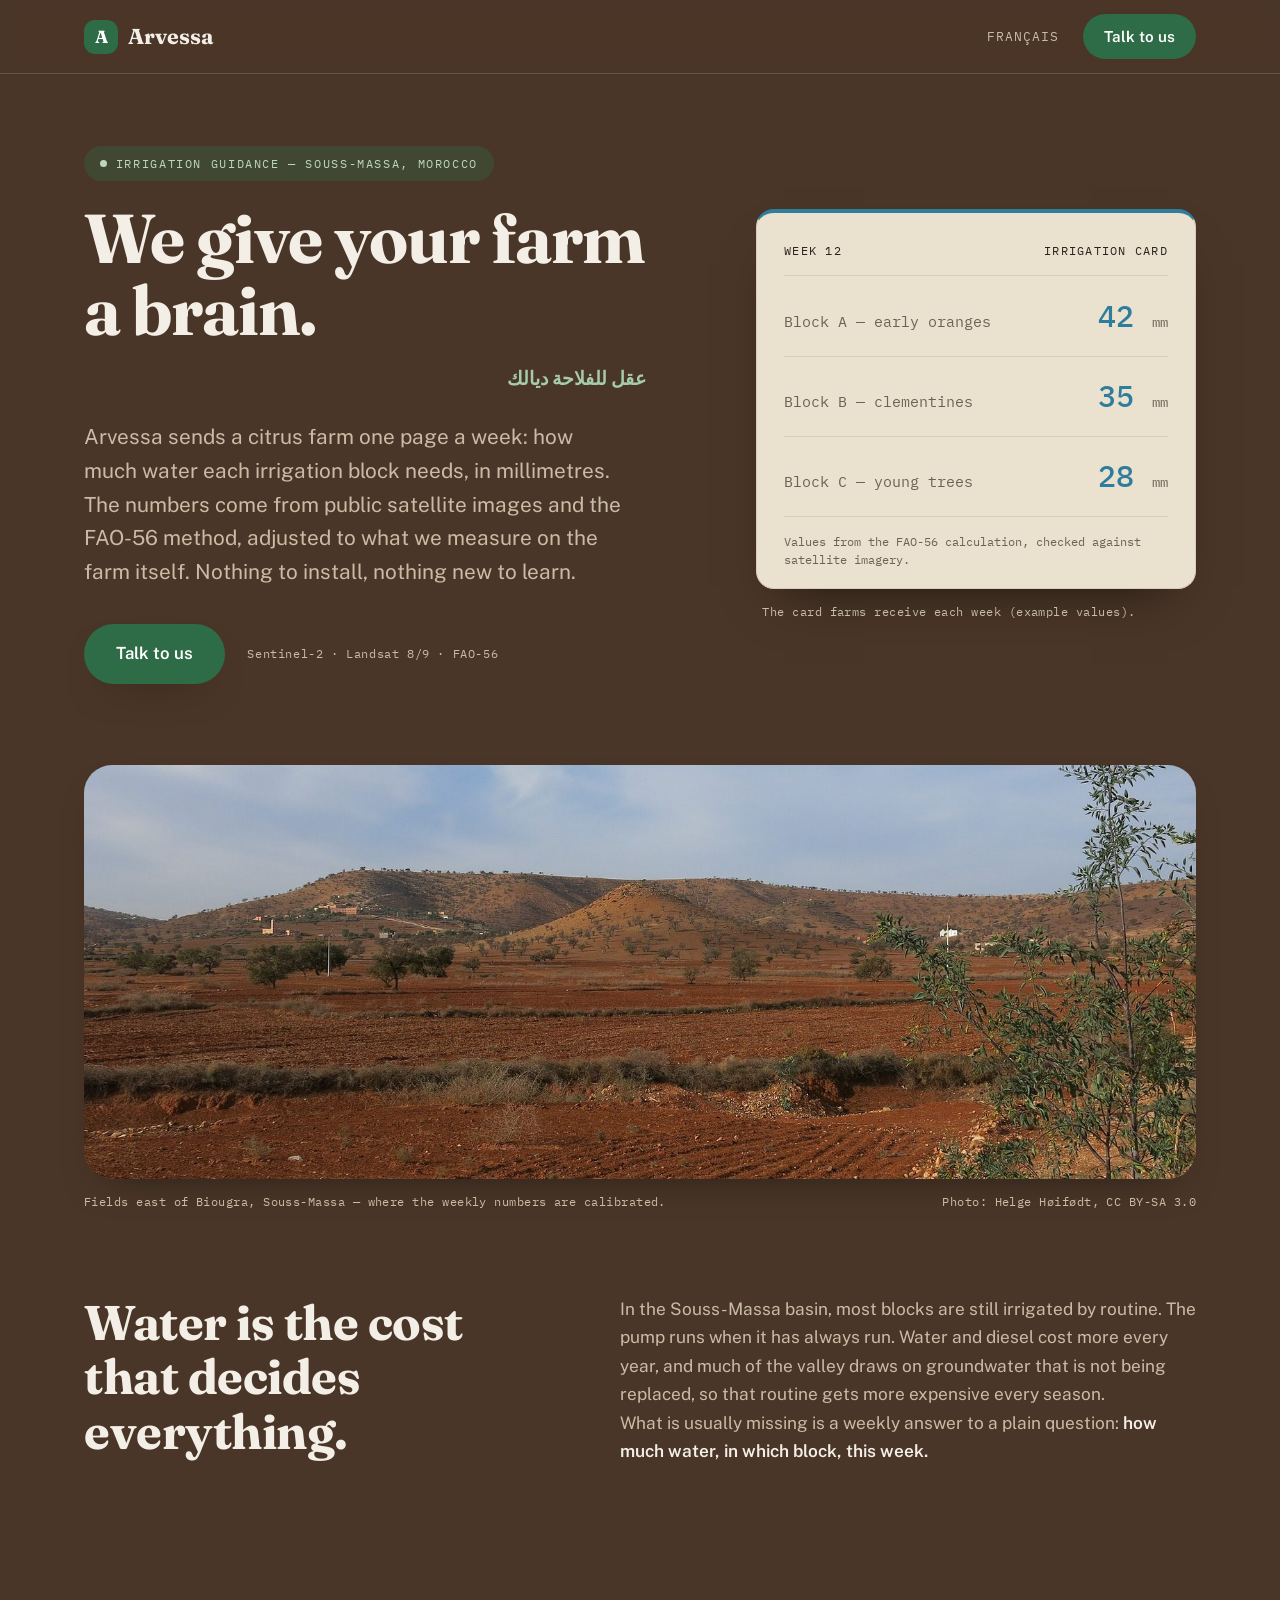
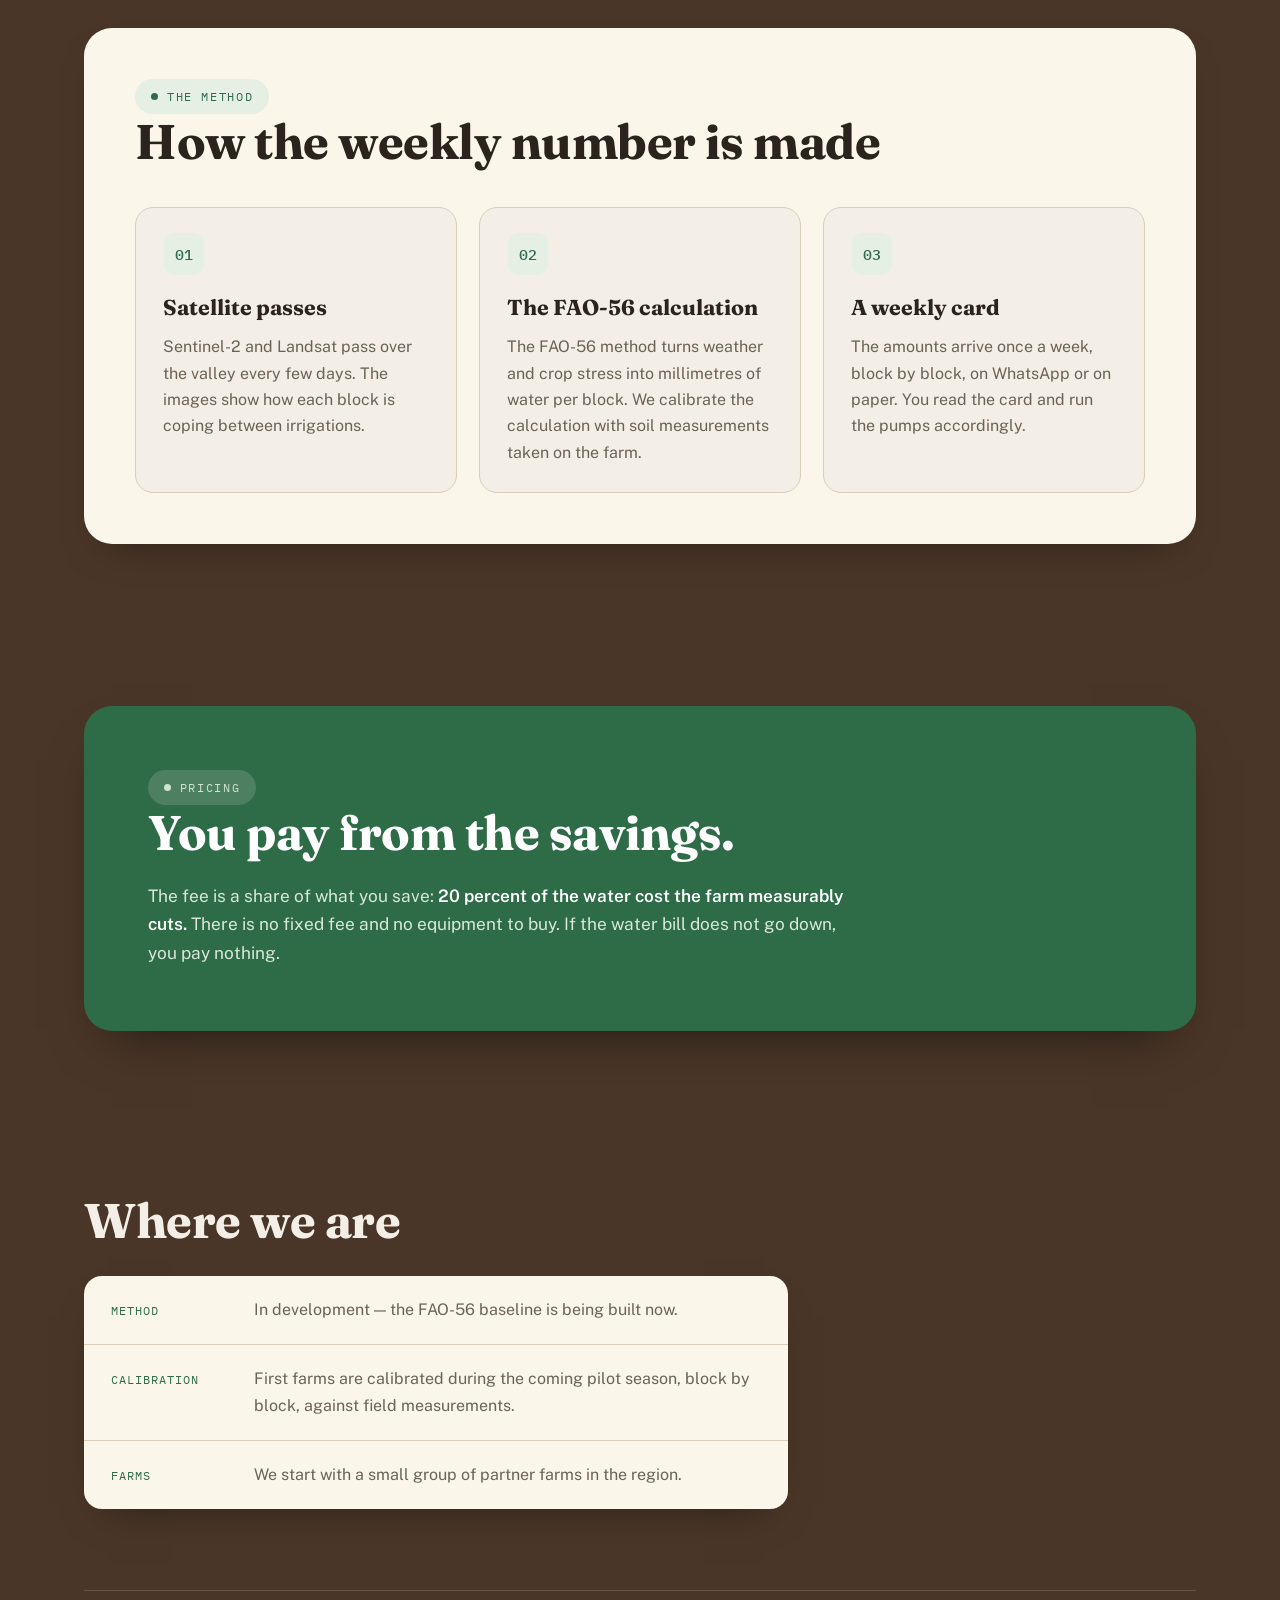
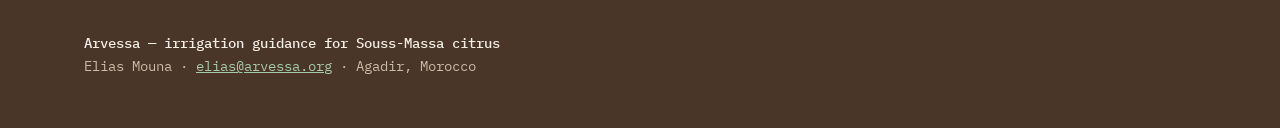
==== index.html @ 7ed2afab "Arvessa site: weekly irrigation guidance (EN + FR)" ====
<!DOCTYPE html>
<html lang="en">
<head>
<meta charset="UTF-8">
<meta name="viewport" content="width=device-width, initial-scale=1.0">
<title>Arvessa — weekly irrigation guidance for citrus farms</title>
<meta name="description" content="Arvessa sends citrus farms in Souss-Massa one page a week: how much water each irrigation block needs, in millimetres. Public satellite imagery and FAO-56, calibrated on the farm. Paid from measured savings.">
<meta property="og:title" content="Arvessa — weekly irrigation guidance">
<meta property="og:description" content="One page a week for citrus farms in Souss-Massa: millimetres of water per irrigation block, from satellite imagery and FAO-56, calibrated on the farm. Paid from measured savings.">
<meta property="og:type" content="website">
<meta property="og:url" content="https://arvessa.org/">
<link rel="icon" href='data:image/svg+xml,<svg xmlns="http://www.w3.org/2000/svg" viewBox="0 0 16 16"><rect width="16" height="16" rx="5" fill="%232E6B47"/><text x="8" y="12" font-family="Georgia, serif" font-size="10" font-weight="700" fill="white" text-anchor="middle">A</text></svg>'>
<link rel="preconnect" href="https://fonts.googleapis.com">
<link rel="preconnect" href="https://fonts.gstatic.com" crossorigin>
<link href="https://fonts.googleapis.com/css2?family=Fraunces:opsz,wght@9..144,600;9..144,700&family=Public+Sans:wght@400;500;600&family=IBM+Plex+Mono:wght@400;500&display=swap" rel="stylesheet">
<link rel="stylesheet" href="css/style.css">
</head>
<body>

<header class="site-header">
  <div class="wrap header-inner">
    <a class="brand" href="index.html">
      <span class="mark">A</span>
      <span class="name">Arvessa</span>
    </a>
    <nav class="site-nav">
      <a class="lang" href="fr.html">Français</a>
      <a class="nav-cta" href="mailto:elias@arvessa.org?subject=Irrigation%20pilot">Talk to us</a>
    </nav>
  </div>
</header>

<div class="wrap">
  <section class="hero">
    <div class="hero-grid">
      <div class="reveal">
        <span class="eyebrow">Irrigation guidance — Souss-Massa, Morocco</span>
        <h1>We give your farm a brain.</h1>
        <p class="tag-ar" lang="ar">عقل للفلاحة ديالك</p>
        <p class="lede">Arvessa sends a citrus farm one page a week: how much water each irrigation block needs, in millimetres. The numbers come from public satellite images and the FAO-56 method, adjusted to what we measure on the farm itself. Nothing to install, nothing new to learn.</p>
        <div class="cta-row">
          <a class="cta" href="mailto:elias@arvessa.org?subject=Irrigation%20pilot">Talk to us</a>
          <span class="science">Sentinel-2 · Landsat 8/9 · FAO-56</span>
        </div>
      </div>

      <div class="card-col reveal">
        <div class="week-card" role="img" aria-label="Weekly irrigation card: block A 42 millimetres, block B 35, block C 28">
          <div class="ct"><span>Week 12</span><span>Irrigation card</span></div>
          <div class="row"><span class="blk">Block A — early oranges</span><span class="amt">42 <small>mm</small></span></div>
          <div class="row"><span class="blk">Block B — clementines</span><span class="amt">35 <small>mm</small></span></div>
          <div class="row"><span class="blk">Block C — young trees</span><span class="amt">28 <small>mm</small></span></div>
          <p class="note">Values from the FAO-56 calculation, checked against satellite imagery.</p>
        </div>
        <p class="fig-cap">The card farms receive each week (example values).</p>
      </div>
    </div>
  </section>

  <section class="photo-banner reveal">
    <img src="assets/souss-field.jpg" alt="Ploughed fields east of Biougra, Souss-Massa">
    <p class="photo-cap">
      <span>Fields east of Biougra, Souss-Massa — where the weekly numbers are calibrated.</span>
      <span>Photo: Helge Høifødt, CC BY-SA 3.0</span>
    </p>
  </section>

  <section class="block">
    <div class="problem-grid">
      <h2 class="reveal">Water is the cost that decides everything.</h2>
      <div class="reveal">
        <p class="prose">In the Souss-Massa basin, most blocks are still irrigated by routine. The pump runs when it has always run. Water and diesel cost more every year, and much of the valley draws on groundwater that is not being replaced, so that routine gets more expensive every season.</p>
        <p class="prose">What is usually missing is a weekly answer to a plain question: <strong>how much water, in which block, this week.</strong></p>
      </div>
    </div>
  </section>

  <section class="block">
    <div class="sheet reveal">
      <span class="eyebrow">The method</span>
      <h2>How the weekly number is made</h2>
      <div class="steps">
        <div class="step reveal">
          <span class="num">01</span>
          <h3>Satellite passes</h3>
          <p>Sentinel-2 and Landsat pass over the valley every few days. The images show how each block is coping between irrigations.</p>
        </div>
        <div class="step reveal">
          <span class="num">02</span>
          <h3>The FAO-56 calculation</h3>
          <p>The FAO-56 method turns weather and crop stress into millimetres of water per block. We calibrate the calculation with soil measurements taken on the farm.</p>
        </div>
        <div class="step reveal">
          <span class="num">03</span>
          <h3>A weekly card</h3>
          <p>The amounts arrive once a week, block by block, on WhatsApp or on paper. You read the card and run the pumps accordingly.</p>
        </div>
      </div>
    </div>
  </section>

  <section class="block">
    <div class="panel reveal">
      <span class="eyebrow">Pricing</span>
      <h2>You pay from the savings.</h2>
      <p class="prose">The fee is a share of what you save: <strong>20 percent of the water cost the farm measurably cuts.</strong> There is no fixed fee and no equipment to buy. If the water bill does not go down, you pay nothing.</p>
    </div>
  </section>

  <section class="block">
    <h2 class="reveal">Where we are</h2>
    <div class="status-card reveal">
      <div class="srow"><span class="st">Method</span><p>In development — the FAO-56 baseline is being built now.</p></div>
      <div class="srow"><span class="st">Calibration</span><p>First farms are calibrated during the coming pilot season, block by block, against field measurements.</p></div>
      <div class="srow"><span class="st">Farms</span><p>We start with a small group of partner farms in the region.</p></div>
    </div>
  </section>

  <footer>
    <p class="who">Arvessa — irrigation guidance for Souss-Massa citrus</p>
    <p>Elias Mouna · <a href="mailto:elias@arvessa.org">elias@arvessa.org</a> · Agadir, Morocco</p>
  </footer>
</div>

<script src="js/reveal.js"></script>
</body>
</html>
---- css/style.css ----
/* Arvessa — brown soil background, bone cards, deep green accents. Desktop-first with mobile care. */

:root{
  --soil:#4A3628;
  --bone:#F3EFE6;
  --white:#FBF6EA;
  --ink:#2B241D;
  --muted:#6C6255;
  --muted-l:#C9BCA5;
  --green-900:#1C4A32;
  --green-700:#2E6B47;
  --green-600:#35804F;
  --green-tint:#E5EFE3;
  --green-soft:#A6CBA9;
  --sand:#EAE1CE;
  --line:#D9CDB9;
  --line-dark:rgba(243,239,230,.16);
  --water:#2E7D9C;
  --radius-lg:28px;
  --radius-md:18px;
  --serif:"Fraunces",Georgia,serif;
  --sans:"Public Sans","Segoe UI",sans-serif;
  --mono:"IBM Plex Mono",Consolas,monospace;
  --shadow-soft:0 18px 40px -24px rgba(0,0,0,.55);
  --shadow-lift:0 26px 52px -28px rgba(0,0,0,.62);
}

*{margin:0;padding:0;box-sizing:border-box}
html{color-scheme:dark;scroll-behavior:smooth}
body{background:var(--soil);color:var(--bone);font-family:var(--sans);font-size:1.0625rem;line-height:1.65;-webkit-font-smoothing:antialiased}
.wrap{max-width:1200px;margin:0 auto;padding-inline:clamp(1.25rem,4vw,2.75rem)}
a:focus-visible{outline:3px solid var(--green-soft);outline-offset:3px;border-radius:6px}

/* ---------- header ---------- */
.site-header{position:sticky;top:0;z-index:30;background:rgba(74,54,40,.92);backdrop-filter:blur(8px);border-bottom:1px solid var(--line-dark)}
.header-inner{display:flex;justify-content:space-between;align-items:center;padding-block:.9rem}
.brand{display:flex;align-items:center;gap:.6rem;text-decoration:none}
.brand .mark{width:34px;height:34px;border-radius:11px;background:var(--green-700);display:grid;place-items:center;color:#fff;font-family:var(--serif);font-weight:700;font-size:1.1rem}
.brand .name{font-family:var(--serif);font-weight:700;font-size:1.35rem;color:var(--bone)}
.site-nav{display:flex;align-items:center;gap:1.5rem}
.site-nav a.lang{font-family:var(--mono);font-size:.8rem;letter-spacing:.08em;text-transform:uppercase;color:var(--muted-l);text-decoration:none}
.site-nav a.lang:hover{color:var(--green-soft)}
.nav-cta{font-weight:600;font-size:.95rem;color:#fff;background:var(--green-700);text-decoration:none;padding:.6rem 1.3rem;border-radius:999px;transition:background .2s ease,transform .2s ease}
.nav-cta:hover{background:var(--green-600);transform:translateY(-1px)}

/* ---------- hero ---------- */
.hero{padding-block:clamp(3.2rem,8vh,6rem) clamp(2.5rem,6vh,4rem)}
.hero-grid{display:grid;grid-template-columns:1fr;gap:clamp(2.5rem,6vw,4.5rem);align-items:center}
.eyebrow{display:inline-flex;align-items:center;gap:.55rem;font-family:var(--mono);font-size:.78rem;text-transform:uppercase;letter-spacing:.13em;color:#BCD6C0;background:rgba(46,107,71,.32);padding:.45rem 1rem;border-radius:999px}
.eyebrow::before{content:"";width:7px;height:7px;border-radius:50%;background:#BCD6C0}
h1{font-family:var(--serif);font-weight:700;font-size:clamp(2.7rem,5.4vw,4.9rem);line-height:1.04;letter-spacing:-.015em;margin-top:1.4rem;max-width:12ch;color:var(--bone)}
.tag-ar{direction:rtl;font-size:1.2rem;font-weight:600;color:var(--green-soft);margin-top:1rem}
.lede{font-size:clamp(1.12rem,1.9vw,1.3rem);line-height:1.62;color:var(--muted-l);max-width:34rem;margin-top:1.6rem}
.cta-row{display:flex;flex-wrap:wrap;align-items:center;gap:1.4rem;margin-top:2.2rem}
.cta{display:inline-block;padding:1rem 2rem;background:var(--green-700);color:#fff;font-weight:600;font-size:1.05rem;text-decoration:none;border-radius:999px;box-shadow:var(--shadow-soft);transition:background .2s ease,transform .2s ease,box-shadow .2s ease}
.cta:hover{background:var(--green-600);transform:translateY(-2px);box-shadow:var(--shadow-lift)}
.science{font-family:var(--mono);font-size:.75rem;letter-spacing:.05em;color:var(--muted-l)}

/* ---------- the weekly card (shown once) ---------- */
.card-col{display:flex;flex-direction:column;gap:.8rem;max-width:440px;width:100%;justify-self:end}
.week-card{background:var(--sand);border:1px solid var(--line);border-top:4px solid var(--water);border-radius:var(--radius-md);box-shadow:var(--shadow-lift);padding:1.7rem 1.7rem 1.2rem;font-family:var(--mono);transition:transform .25s ease}
.week-card:hover{transform:translateY(-4px)}
.week-card .ct{display:flex;justify-content:space-between;font-size:.78rem;text-transform:uppercase;letter-spacing:.1em;color:var(--ink);padding-bottom:.9rem;border-bottom:1px solid var(--line)}
.week-card .row{display:flex;justify-content:space-between;align-items:baseline;padding-block:.95rem;border-bottom:1px solid var(--line)}
.week-card .blk{font-size:.95rem;color:var(--muted)}
.week-card .amt{font-size:1.85rem;font-weight:500;color:var(--water)}
.week-card .amt small{font-size:.85rem;color:var(--muted);font-weight:400}
.week-card .note{font-size:.72rem;color:var(--muted);padding-top:1rem;line-height:1.55}
.fig-cap{font-family:var(--mono);font-size:.72rem;color:var(--muted-l);letter-spacing:.04em;padding-inline:.4rem}

/* ---------- photo banner ---------- */
.photo-banner{margin-block:clamp(1rem,3vh,2rem) 0}
.photo-banner img{display:block;width:100%;height:clamp(280px,46vh,460px);object-fit:cover;border-radius:var(--radius-lg);box-shadow:var(--shadow-soft)}
.photo-cap{display:flex;justify-content:space-between;gap:1rem;flex-wrap:wrap;font-family:var(--mono);font-size:.72rem;letter-spacing:.04em;color:var(--muted-l);padding-block:.8rem .2rem}

/* ---------- sections ---------- */
section.block{padding-block:clamp(3.4rem,9vh,6.5rem)}
h2{font-family:var(--serif);font-weight:700;font-size:clamp(2rem,3.8vw,3.1rem);line-height:1.12;letter-spacing:-.01em;max-width:22ch;color:var(--bone)}
.prose{max-width:44rem;margin-top:1.4rem;color:var(--muted-l);font-size:1.08rem}
.prose+.prose{margin-top:1rem}
.prose strong{color:var(--bone);font-weight:600}

/* problem: big serif question beside prose on desktop */
.problem-grid{display:grid;grid-template-columns:1fr;gap:2rem;align-items:start}

/* method: warm white rounded sheet on the brown */
.sheet{background:var(--white);border-radius:var(--radius-lg);box-shadow:var(--shadow-soft);padding:clamp(1.8rem,4vw,3.5rem)}
.sheet .eyebrow{color:var(--green-700);background:var(--green-tint)}
.sheet .eyebrow::before{background:var(--green-700)}
.sheet h2{color:var(--ink)}
.steps{display:grid;grid-template-columns:1fr;gap:1.4rem;margin-top:2.4rem}
.step{background:var(--bone);border:1px solid var(--line);border-radius:var(--radius-md);padding:1.6rem 1.7rem;transition:transform .22s ease,box-shadow .22s ease}
.step:hover{transform:translateY(-3px);box-shadow:var(--shadow-soft)}
.step .num{display:inline-grid;place-items:center;width:42px;height:42px;border-radius:13px;background:var(--green-tint);color:var(--green-700);font-family:var(--mono);font-weight:500;font-size:.95rem}
.step h3{font-family:var(--serif);font-weight:700;font-size:1.35rem;margin-top:.9rem;color:var(--ink)}
.step p{color:var(--muted);margin-top:.55rem;font-size:1rem}

/* pricing: deep green rounded panel */
.panel{background:var(--green-700);color:#EAF2EA;border-radius:var(--radius-lg);padding:clamp(2.2rem,5vw,4rem);box-shadow:var(--shadow-lift)}
.panel .eyebrow{background:rgba(255,255,255,.14);color:#CFE3CF}
.panel .eyebrow::before{background:#CFE3CF}
.panel h2{color:#fff}
.panel .prose{color:#D9E8DA}
.panel .prose strong{color:#fff}

/* status: warm white list card */
.status-card{background:var(--white);border-radius:var(--radius-md);box-shadow:var(--shadow-soft);overflow:hidden;margin-top:1.8rem;max-width:44rem}
.status-card .srow{display:flex;gap:1.4rem;padding:1.3rem 1.7rem;align-items:baseline}
.status-card .srow+.srow{border-top:1px solid var(--line)}
.status-card .st{font-family:var(--mono);font-size:.75rem;letter-spacing:.08em;text-transform:uppercase;color:var(--green-700);min-width:120px}
.status-card p{color:var(--muted);font-size:1rem}

/* footer */
footer{border-top:1px solid var(--line-dark);padding-block:2.6rem 3.2rem;font-family:var(--mono);font-size:.85rem;color:var(--muted-l)}
footer .who{color:var(--bone);font-weight:500}
footer a{color:var(--green-soft)}
footer a:hover{color:var(--bone)}

/* ---------- animations ---------- */
.reveal{opacity:0;transform:translateY(26px);transition:opacity .65s ease,transform .65s cubic-bezier(.22,.75,.35,1)}
.reveal.in{opacity:1;transform:none}
.steps .step.reveal:nth-child(2){transition-delay:.08s}
.steps .step.reveal:nth-child(3){transition-delay:.16s}
.hero-grid>*.reveal:nth-child(2){transition-delay:.1s}

/* ---------- responsive ---------- */
@media(min-width:920px){
  .hero-grid{grid-template-columns:1.08fr .92fr}
  .steps{grid-template-columns:repeat(3,1fr)}
  .problem-grid{grid-template-columns:.9fr 1.1fr;gap:4rem}
  .problem-grid .prose{margin-top:0}
}
@media(prefers-reduced-motion:reduce){
  html{scroll-behavior:auto}
  .reveal{opacity:1;transform:none;transition:none}
  .cta,.step,.week-card,.nav-cta{transition:none}
  .cta:hover,.step:hover,.week-card:hover,.nav-cta:hover{transform:none}
}
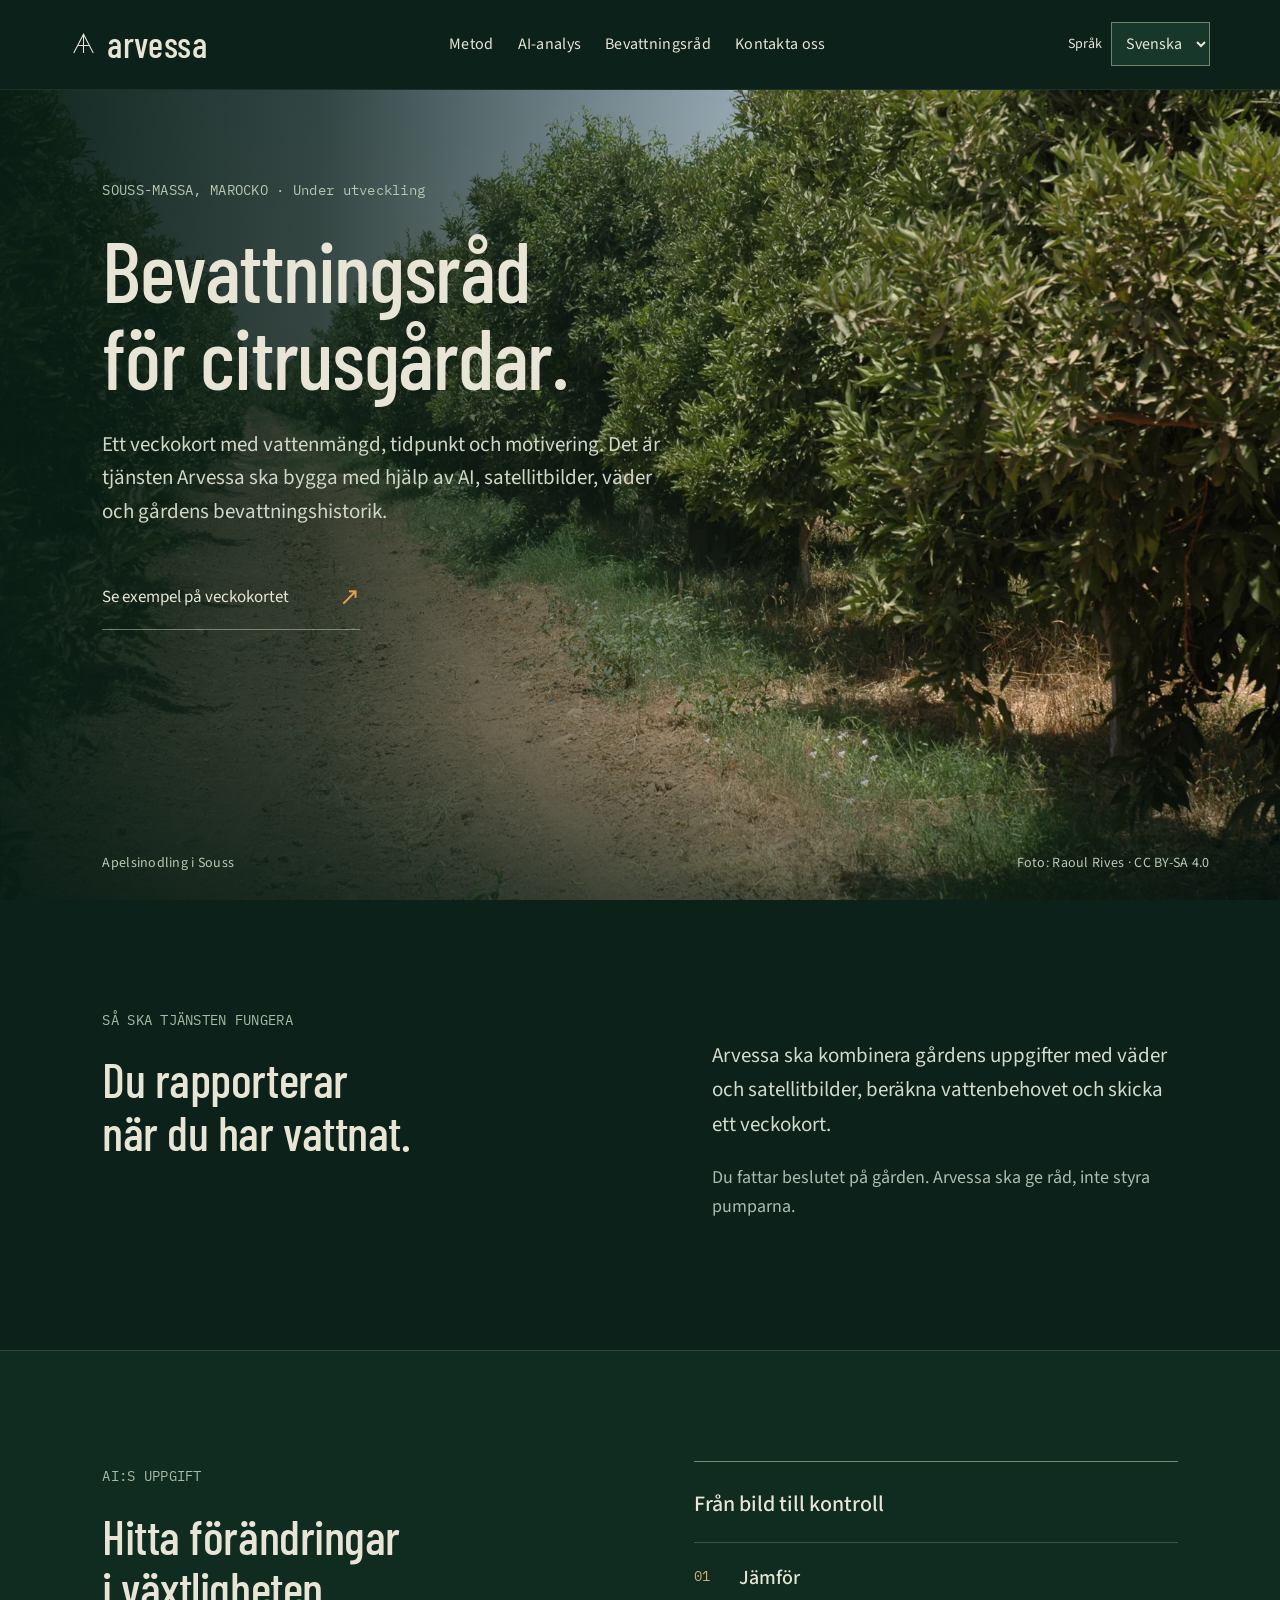
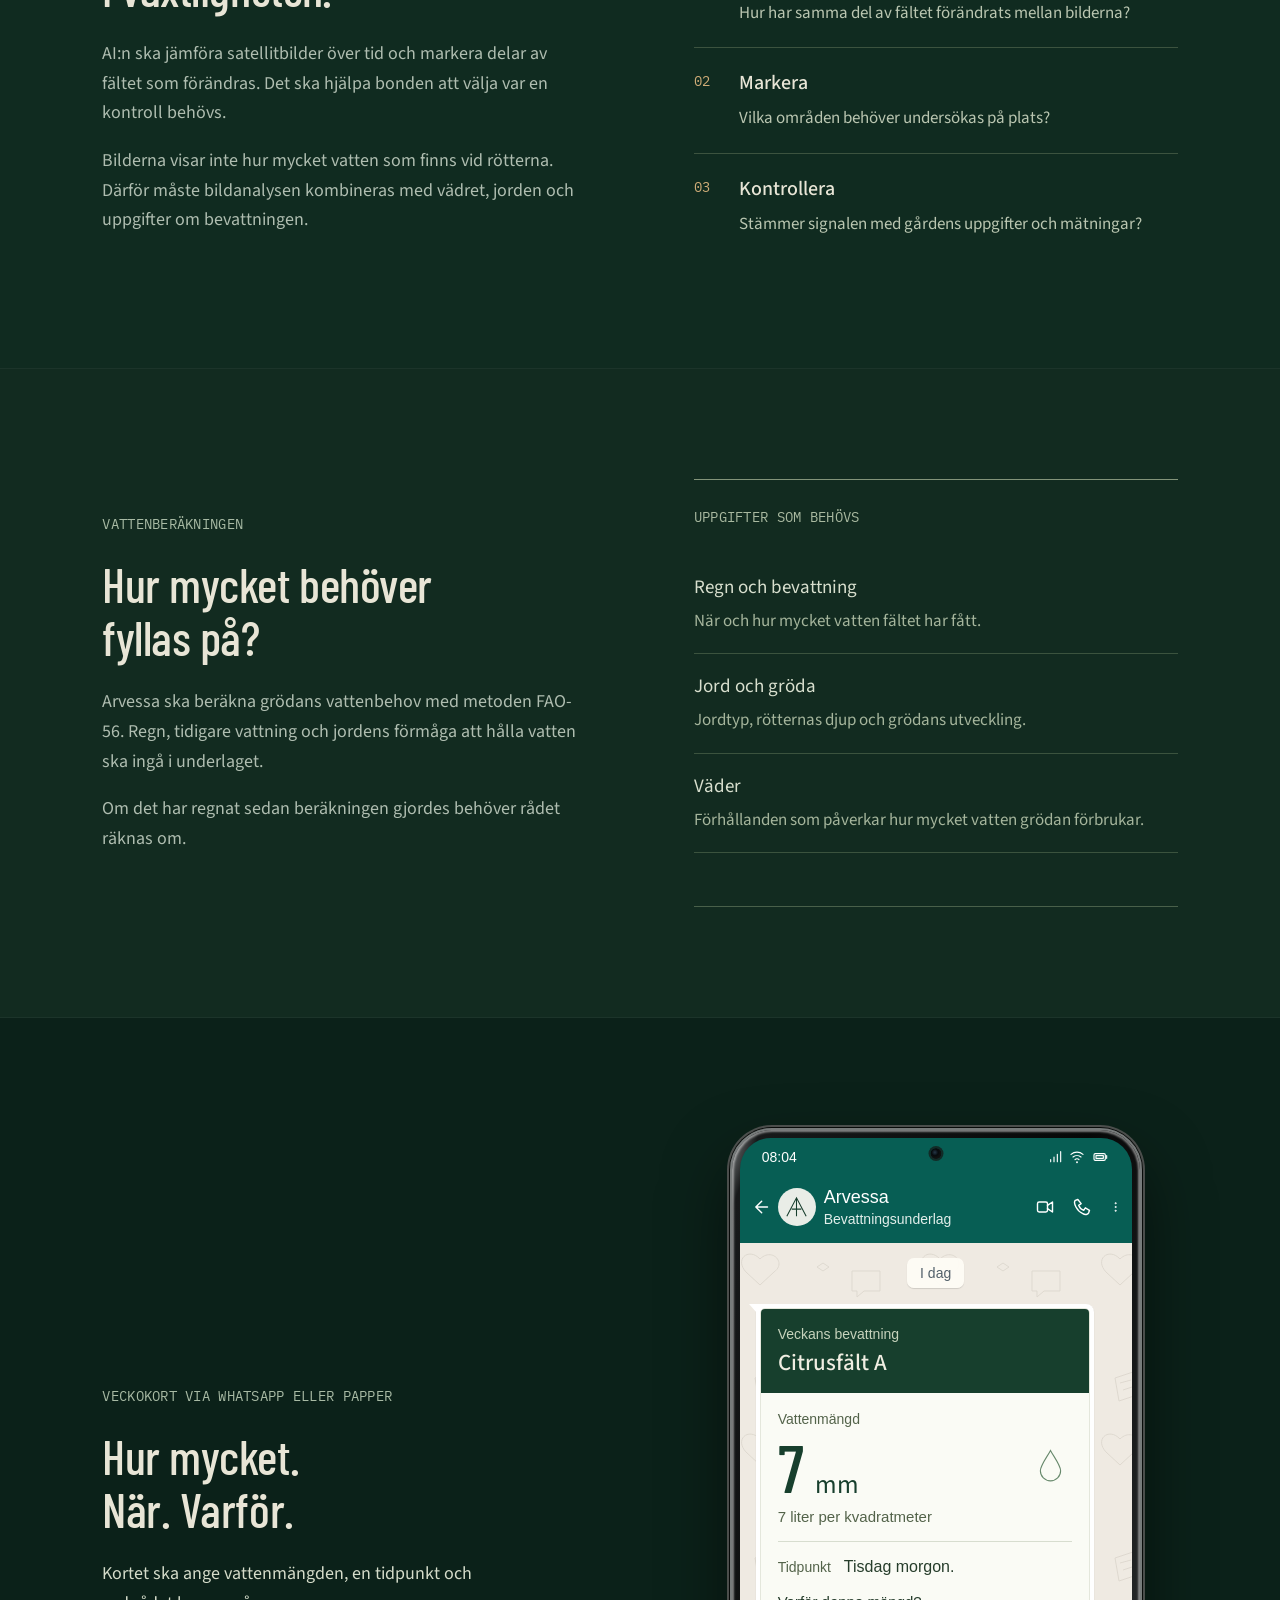
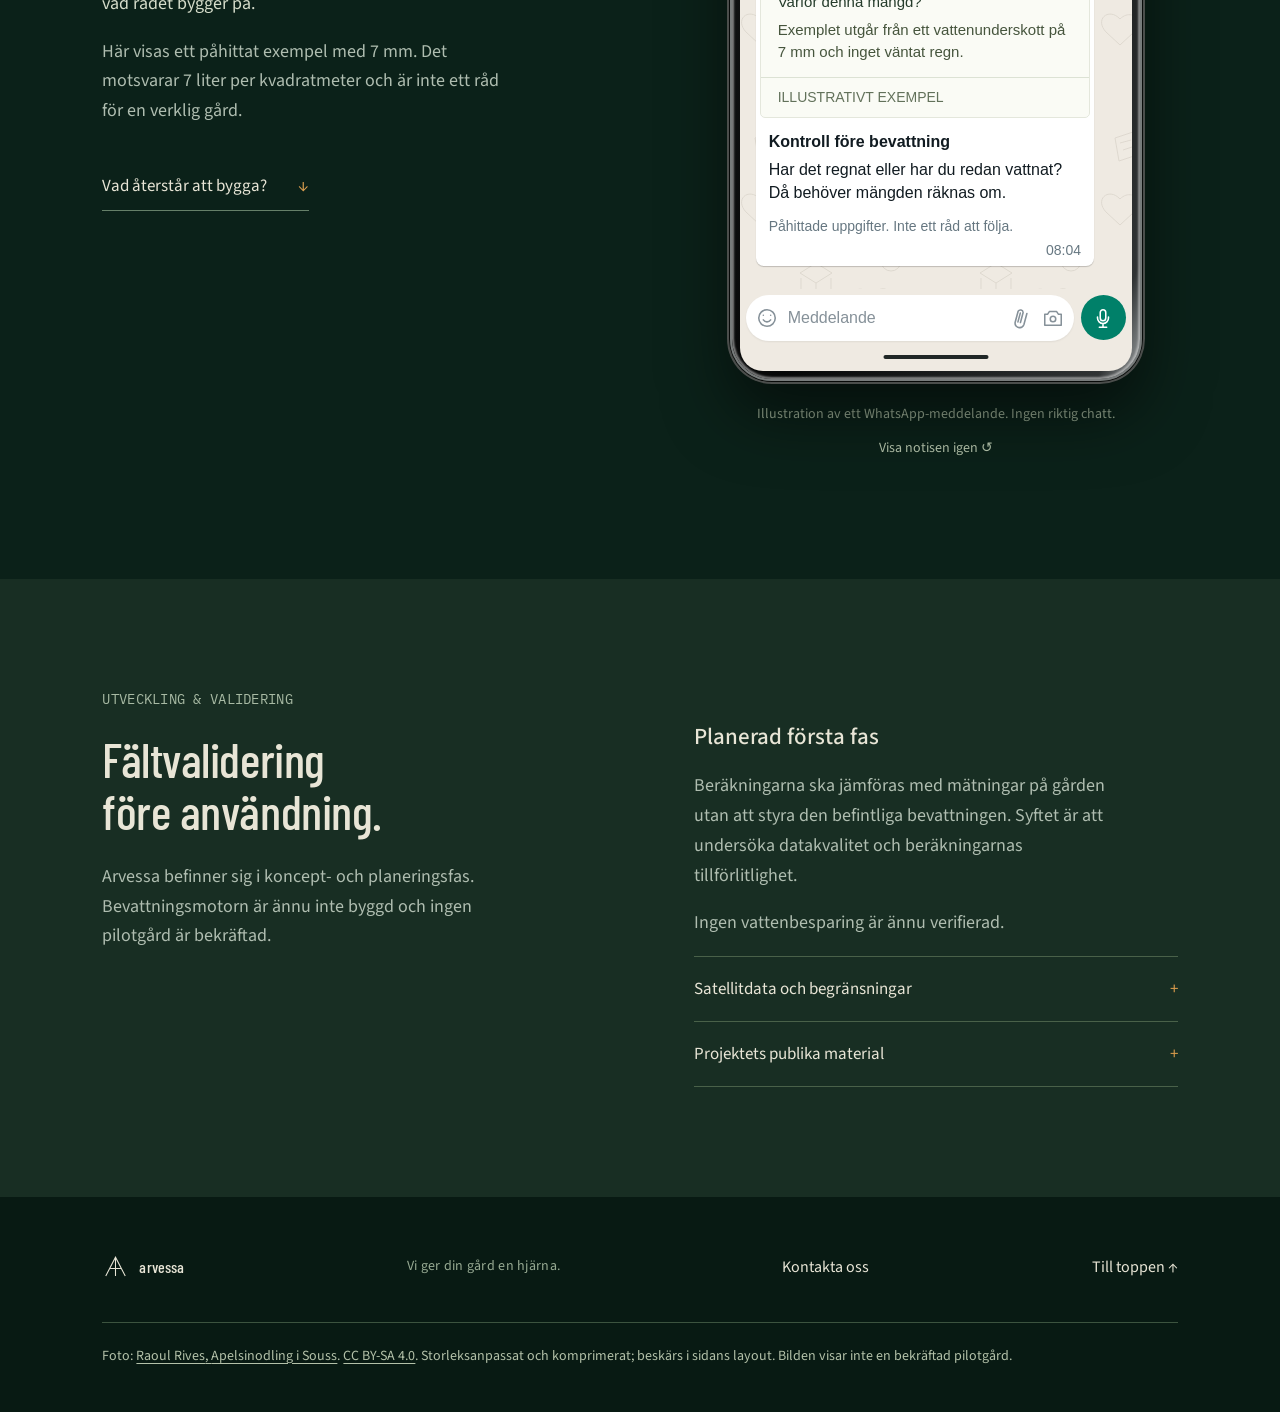
==== commit 7decb899: "feat: publish multilingual Arvessa website" ====
--- a/index.html
+++ b/index.html
@@ -1,127 +1,18 @@
-<!DOCTYPE html>
-<html lang="en">
-<head>
-<meta charset="UTF-8">
-<meta name="viewport" content="width=device-width, initial-scale=1.0">
-<title>Arvessa — weekly irrigation guidance for citrus farms</title>
-<meta name="description" content="Arvessa sends citrus farms in Souss-Massa one page a week: how much water each irrigation block needs, in millimetres. Public satellite imagery and FAO-56, calibrated on the farm. Paid from measured savings.">
-<meta property="og:title" content="Arvessa — weekly irrigation guidance">
-<meta property="og:description" content="One page a week for citrus farms in Souss-Massa: millimetres of water per irrigation block, from satellite imagery and FAO-56, calibrated on the farm. Paid from measured savings.">
-<meta property="og:type" content="website">
-<meta property="og:url" content="https://arvessa.org/">
-<link rel="icon" href='data:image/svg+xml,<svg xmlns="http://www.w3.org/2000/svg" viewBox="0 0 16 16"><rect width="16" height="16" rx="5" fill="%232E6B47"/><text x="8" y="12" font-family="Georgia, serif" font-size="10" font-weight="700" fill="white" text-anchor="middle">A</text></svg>'>
-<link rel="preconnect" href="https://fonts.googleapis.com">
-<link rel="preconnect" href="https://fonts.gstatic.com" crossorigin>
-<link href="https://fonts.googleapis.com/css2?family=Fraunces:opsz,wght@9..144,600;9..144,700&family=Public+Sans:wght@400;500;600&family=IBM+Plex+Mono:wght@400;500&display=swap" rel="stylesheet">
-<link rel="stylesheet" href="css/style.css">
-</head>
-<body>
-
-<header class="site-header">
-  <div class="wrap header-inner">
-    <a class="brand" href="index.html">
-      <span class="mark">A</span>
-      <span class="name">Arvessa</span>
-    </a>
-    <nav class="site-nav">
-      <a class="lang" href="fr.html">Français</a>
-      <a class="nav-cta" href="mailto:elias@arvessa.org?subject=Irrigation%20pilot">Talk to us</a>
-    </nav>
-  </div>
-</header>
-
-<div class="wrap">
-  <section class="hero">
-    <div class="hero-grid">
-      <div class="reveal">
-        <span class="eyebrow">Irrigation guidance — Souss-Massa, Morocco</span>
-        <h1>We give your farm a brain.</h1>
-        <p class="tag-ar" lang="ar">عقل للفلاحة ديالك</p>
-        <p class="lede">Arvessa sends a citrus farm one page a week: how much water each irrigation block needs, in millimetres. The numbers come from public satellite images and the FAO-56 method, adjusted to what we measure on the farm itself. Nothing to install, nothing new to learn.</p>
-        <div class="cta-row">
-          <a class="cta" href="mailto:elias@arvessa.org?subject=Irrigation%20pilot">Talk to us</a>
-          <span class="science">Sentinel-2 · Landsat 8/9 · FAO-56</span>
-        </div>
-      </div>
-
-      <div class="card-col reveal">
-        <div class="week-card" role="img" aria-label="Weekly irrigation card: block A 42 millimetres, block B 35, block C 28">
-          <div class="ct"><span>Week 12</span><span>Irrigation card</span></div>
-          <div class="row"><span class="blk">Block A — early oranges</span><span class="amt">42 <small>mm</small></span></div>
-          <div class="row"><span class="blk">Block B — clementines</span><span class="amt">35 <small>mm</small></span></div>
-          <div class="row"><span class="blk">Block C — young trees</span><span class="amt">28 <small>mm</small></span></div>
-          <p class="note">Values from the FAO-56 calculation, checked against satellite imagery.</p>
-        </div>
-        <p class="fig-cap">The card farms receive each week (example values).</p>
-      </div>
-    </div>
-  </section>
-
-  <section class="photo-banner reveal">
-    <img src="assets/souss-field.jpg" alt="Ploughed fields east of Biougra, Souss-Massa">
-    <p class="photo-cap">
-      <span>Fields east of Biougra, Souss-Massa — where the weekly numbers are calibrated.</span>
-      <span>Photo: Helge Høifødt, CC BY-SA 3.0</span>
-    </p>
-  </section>
-
-  <section class="block">
-    <div class="problem-grid">
-      <h2 class="reveal">Water is the cost that decides everything.</h2>
-      <div class="reveal">
-        <p class="prose">In the Souss-Massa basin, most blocks are still irrigated by routine. The pump runs when it has always run. Water and diesel cost more every year, and much of the valley draws on groundwater that is not being replaced, so that routine gets more expensive every season.</p>
-        <p class="prose">What is usually missing is a weekly answer to a plain question: <strong>how much water, in which block, this week.</strong></p>
-      </div>
-    </div>
-  </section>
-
-  <section class="block">
-    <div class="sheet reveal">
-      <span class="eyebrow">The method</span>
-      <h2>How the weekly number is made</h2>
-      <div class="steps">
-        <div class="step reveal">
-          <span class="num">01</span>
-          <h3>Satellite passes</h3>
-          <p>Sentinel-2 and Landsat pass over the valley every few days. The images show how each block is coping between irrigations.</p>
-        </div>
-        <div class="step reveal">
-          <span class="num">02</span>
-          <h3>The FAO-56 calculation</h3>
-          <p>The FAO-56 method turns weather and crop stress into millimetres of water per block. We calibrate the calculation with soil measurements taken on the farm.</p>
-        </div>
-        <div class="step reveal">
-          <span class="num">03</span>
-          <h3>A weekly card</h3>
-          <p>The amounts arrive once a week, block by block, on WhatsApp or on paper. You read the card and run the pumps accordingly.</p>
-        </div>
-      </div>
-    </div>
-  </section>
-
-  <section class="block">
-    <div class="panel reveal">
-      <span class="eyebrow">Pricing</span>
-      <h2>You pay from the savings.</h2>
-      <p class="prose">The fee is a share of what you save: <strong>20 percent of the water cost the farm measurably cuts.</strong> There is no fixed fee and no equipment to buy. If the water bill does not go down, you pay nothing.</p>
-    </div>
-  </section>
-
-  <section class="block">
-    <h2 class="reveal">Where we are</h2>
-    <div class="status-card reveal">
-      <div class="srow"><span class="st">Method</span><p>In development — the FAO-56 baseline is being built now.</p></div>
-      <div class="srow"><span class="st">Calibration</span><p>First farms are calibrated during the coming pilot season, block by block, against field measurements.</p></div>
-      <div class="srow"><span class="st">Farms</span><p>We start with a small group of partner farms in the region.</p></div>
-    </div>
-  </section>
-
-  <footer>
-    <p class="who">Arvessa — irrigation guidance for Souss-Massa citrus</p>
-    <p>Elias Mouna · <a href="mailto:elias@arvessa.org">elias@arvessa.org</a> · Agadir, Morocco</p>
-  </footer>
-</div>
-
-<script src="js/reveal.js"></script>
-</body>
+<!doctype html>
+<html lang="sv">
+  <head>
+    <meta charset="UTF-8" />
+    <meta name="viewport" content="width=device-width, initial-scale=1.0" />
+    <meta name="theme-color" content="#071A12" />
+    <meta name="description" content="Arvessa utvecklar bevattningsråd för citrusgårdar i Souss-Massa. Se hur bilder, väder och bondens kunskap ska bli ett enkelt råd." />
+    <title>Arvessa — underlag för bevattningsbeslut</title>
+    <link rel="icon" href="./favicon.svg" type="image/svg+xml" />
+    <script type="module" crossorigin src="./assets/index-iabKyC_C.js"></script>
+    <link rel="modulepreload" crossorigin href="./assets/react-B30VCjIu.js">
+    <link rel="stylesheet" crossorigin href="./assets/index-DO6YAx8B.css">
+  </head>
+  <body>
+    <div id="root"></div>
+    <noscript><main style="background:#071a12;color:#ddd5c4;padding:8%;font:20px/1.6 sans-serif;min-height:100vh"><h1>Arvessa — under utveckling</h1><p>Så är Arvessa tänkt att gå från data till bevattningsråd.</p><h2>Från satellit till gård</h2><p>Satellitbilder ska undersökas tillsammans med väder, nederbörd, jord och gårdens egna uppgifter om bevattning och vattenkällor.</p><h2>Under marken</h2><p>Vatten tas upp av grödan, avdunstar, rinner bort eller passerar under rötterna. FAO-56 är tänkt som fysikalisk bas. Bevattningsmotorn är ännu inte byggd.</p><h2>Ett begripligt veckokort</h2><p>Det avsedda systemet ska sammanföra informationen till ett råd via WhatsApp eller papper. Det finns inga validerade råd eller visade besparingar ännu.</p><h2>Pilotfasen</h2><p>Första fasen planeras som en skuggpilot där modellens råd inte styr bevattningen. Ingen pilotgård är bekräftad i projektunderlaget.</p><p><a style="color:#d9923b" href="https://github.com/lilmad1/arvessa">Följ det publika repot</a></p><p>Aktivera JavaScript för den interaktiva berättelsen.</p></main></noscript>
+  </body>
 </html>
--- a/assets/index-DO6YAx8B.css
+++ b/assets/index-DO6YAx8B.css
@@ -0,0 +1 @@
+@font-face{font-family:Barlow Condensed;font-style:normal;font-display:swap;font-weight:500;src:url(./barlow-condensed-latin-500-normal-BgYH2mbd.woff2) format("woff2"),url(./barlow-condensed-latin-500-normal-HIEiP5Ov.woff) format("woff")}@font-face{font-family:Barlow Condensed;font-style:normal;font-display:swap;font-weight:600;src:url(./barlow-condensed-latin-600-normal-DepVgxBB.woff2) format("woff2"),url(./barlow-condensed-latin-600-normal-BFJEwTuo.woff) format("woff")}@font-face{font-family:"Source Sans 3";font-style:normal;font-display:swap;font-weight:400;src:url(./source-sans-3-latin-400-normal-DQi5PRDE.woff2) format("woff2"),url(./source-sans-3-latin-400-normal-AFMiCETP.woff) format("woff")}@font-face{font-family:"Source Sans 3";font-style:normal;font-display:swap;font-weight:500;src:url(./source-sans-3-latin-500-normal-DiWS0tcR.woff2) format("woff2"),url(./source-sans-3-latin-500-normal-BtDzq-z9.woff) format("woff")}@font-face{font-family:IBM Plex Mono;font-style:normal;font-display:swap;font-weight:400;src:url(./ibm-plex-mono-latin-400-normal-DMJ8VG8y.woff2) format("woff2"),url(./ibm-plex-mono-latin-400-normal-CvHOgSBP.woff) format("woff")}:root{font-family:"Source Sans 3",sans-serif;color:#e8e5d6;background:#0b2119;font-synthesis:none;font-weight:400;--fs-paper:#e8e5d6;--fs-muted:#afbdb0;--fs-orange:#dea050}*{box-sizing:border-box}body{margin:0}html{scroll-behavior:smooth;scroll-padding-top:88px}button,a{-webkit-tap-highlight-color:transparent}a{color:inherit;text-decoration:none}button{font:inherit;cursor:pointer}button:focus-visible,a:focus-visible,summary:focus-visible{outline:2px solid #dea050;outline-offset:6px}::selection{background:#d99b4c;color:#10291e}.fs-skip{position:fixed;top:-80px;left:20px;z-index:100;background:#e8e5d6;color:#10291e;padding:12px}.fs-skip:focus{top:15px}.fs-header{height:86px;display:flex;align-items:center;gap:45px;padding:0 5.5%;background:#0b2119;position:relative;z-index:10;border-bottom:1px solid #ffffff12}.fs-logo{display:inline-flex;align-items:center;gap:10px;font:500 36px/1 Barlow Condensed,sans-serif;letter-spacing:.01em}.fs-logo svg{width:27px;height:34px;fill:none;stroke:currentColor;stroke-width:1.4}.fs-header nav{display:flex;gap:35px;margin:auto;font-size:14px}.fs-header nav a{padding:14px 0}.fs-header nav a:last-child span{margin-left:16px;color:var(--fs-orange)}.fs-status{display:flex;align-items:center;gap:9px;color:#b5c0ae;font-size:12px}.fs-status i{width:6px;height:6px;border:1px solid var(--fs-orange);border-radius:50%}.fs-hero{position:relative;min-height:650px;height:calc(100svh - 86px);max-height:1020px;overflow:hidden;background:#132f20}.fs-hero-photo{position:absolute;inset:0;width:100%;height:100%;object-fit:cover;object-position:center 53%}.fs-hero-shade{position:absolute;inset:0;background:linear-gradient(90deg,#081d15f0,#081d15c4 25%,#081d1533 60%,#081d1500 85%),linear-gradient(0deg,#081d1599,transparent 22%)}.fs-hero-copy{position:relative;width:58%;padding:clamp(70px,10vh,160px) 0 100px 8%;z-index:1}.fs-location,.fs-eyebrow{font:10px/1.6 IBM Plex Mono,monospace;letter-spacing:.16em;color:#b7c6b0;margin:0 0 26px}.fs-hero h1{font:500 clamp(76px,8.4vw,142px)/.96 "Barlow Condensed",sans-serif;letter-spacing:-.015em;margin:0 0 28px}.fs-hero-copy>p:not(.fs-location){font-size:20px;line-height:1.65;color:#d0d7c7}.fs-hero-link{display:inline-flex;align-items:center;gap:50px;padding:14px 0;border-bottom:1px solid #d2d9c778;margin-top:15px;font-size:15px}.fs-hero-link span{font-size:25px;color:var(--fs-orange)}.fs-hero-bottom{position:absolute;bottom:25px;left:8%;right:5.5%;display:flex;justify-content:space-between;font-size:12px;color:#b9c7b3}.fs-hero-bottom span:last-child{font-size:10px}.fs-section{padding:110px 8%;scroll-margin-top:0}.fs-section h2{font:500 clamp(42px,4.5vw,74px)/1.08 "Barlow Condensed",sans-serif;letter-spacing:-.01em;margin:0 0 24px}.fs-section p{font-size:18px;line-height:1.65;color:var(--fs-muted);max-width:520px}.fs-section .fs-eyebrow{font-size:10px;line-height:1.6;margin:0 0 22px;color:#a8baa4}.fs-question{display:grid;grid-template-columns:1.1fr 1fr;column-gap:9%;background:#0b2119}.fs-question-copy{padding-top:28px}.fs-question-copy p:first-child{font-size:22px;color:#d3dacb;margin-top:0}.fs-observations{display:grid;grid-template-columns:repeat(3,1fr);gap:48px;grid-column:1/-1;border-top:1px solid #46604b;margin-top:65px;padding-top:38px}.fs-observations>div{position:relative;padding-left:48px}.fs-observations>div>span{position:absolute;left:0;top:0;font-size:29px;line-height:1;color:var(--fs-orange)}.fs-observations h3{font-size:20px;font-weight:500;margin:0 0 9px}.fs-observations p{font-size:15px;margin:0;max-width:230px}.fs-weather{display:grid;grid-template-columns:1fr 1.2fr;gap:6%;align-items:center;background:#153629;border-top:1px solid #ffffff0b;border-bottom:1px solid #ffffff0b}.fs-weather-copy>p{font-size:18px}.fs-weather-switch{display:inline-flex;padding:5px;background:#0b241a;border:1px solid #48634d;border-radius:5px;margin:22px 0 15px;gap:4px}.fs-weather-switch button{border:0;border-radius:2px;padding:12px 18px;background:transparent;color:#b5c4b0;font-size:15px;transition:background .15s,color .15s}.fs-weather-switch button[aria-pressed=true]{background:#e5e1ce;color:#153629}.fs-weather-result{border-left:2px solid #d99b4c;padding-left:20px;min-height:170px;margin-top:20px}.fs-weather-result>span{font:10px IBM Plex Mono,monospace;letter-spacing:.08em;color:#d99b4c}.fs-weather-result h3{font-size:24px;font-weight:500;line-height:1.3;margin:9px 0}.fs-weather-result p{font-size:16px;margin:0}.fs-section .fs-small-note{font-size:11px;line-height:1.5;color:#94a68f;margin-top:25px}.fs-water-drawing{width:100%;height:auto;display:block}.fs-soil-water{opacity:.2;transition:opacity .35s}.is-rainy .fs-soil-water{opacity:1}.fs-rain{opacity:0;transition:opacity .35s}.is-rainy .fs-rain{opacity:1}.fs-sun{opacity:1;transition:opacity .35s}.is-rainy .fs-sun{opacity:.18}.fs-drawing-caption{display:block;text-align:center;color:#b5c6b0;font-size:13px;margin-top:5px}.fs-delivery{display:grid;grid-template-columns:1fr 1fr;gap:10%;align-items:center;background:#0b2119}.fs-delivery-copy>p{max-width:400px}.fs-delivery-copy>p:nth-of-type(2){font-size:23px;color:#d5dcca}.fs-text-link{display:inline-block;padding:12px 0;border-bottom:1px solid #668069;font-size:15px;margin-top:18px}.fs-text-link span{margin-left:28px;color:var(--fs-orange)}.fs-phone-wrap{position:relative;justify-self:center;width:310px;max-width:100%;text-align:center}.fs-phone{height:585px;padding:9px;background:linear-gradient(115deg,#798376,#161f18 7%,#0c170f 90%,#8c9986);border-radius:44px;box-shadow:0 22px 50px #0005;text-align:left;display:flex;flex-direction:column;overflow:hidden;border:1px solid #697562;color:#263d2b}.fs-phone-status{height:42px;flex-shrink:0;display:flex;justify-content:space-between;align-items:center;padding:0 23px;border-radius:34px 34px 0 0;background:#f4f5ea;font-size:11px;position:relative}.fs-camera{width:75px;height:19px;background:#142219;position:absolute;left:50%;transform:translate(-50%);border-radius:14px}.fs-chat-head{display:flex;gap:11px;align-items:center;background:#f4f5ea;padding:9px 15px 15px}.fs-avatar{display:grid;place-items:center;width:35px;height:35px;border-radius:50%;background:#24543d;color:#f4f5ea;font-size:25px}.fs-chat-head strong{display:block;font-size:16px}.fs-chat-head div>span{font-size:11px;color:#76836d}.fs-chat-area{background:#e9e6d8;flex:1;min-height:0;padding:18px 12px;display:flex;align-items:flex-start}.fs-notice{background:#fffdf2;border:1px solid #fff;border-radius:13px;box-shadow:0 5px 20px #26432920;padding:18px;width:100%;margin-top:45px}.fs-whatsapp{display:block;font-size:10px;color:#448154;margin-bottom:12px}.fs-notice strong{font-size:17px}.fs-section .fs-notice p{font-size:15px;color:#40553c;margin:7px 0 18px}.fs-notice button{display:flex;align-items:center;justify-content:space-between;gap:20px;background:#24543d;color:#fffdf2;padding:12px;width:100%;border:0;border-radius:5px;font-size:14px}.fs-message{background:#fffdf2;border-radius:0 12px 12px;padding:15px 16px 23px;position:relative;width:100%}.fs-example{font:8px IBM Plex Mono,monospace;color:#6c7a5e;letter-spacing:.05em}.fs-message h3{font-size:18px;margin:9px 0 10px;font-weight:500}.fs-dose{font-size:46px;line-height:1;color:#275b3b;letter-spacing:-2px}.fs-dose span{font-size:25px;letter-spacing:0}.fs-section .fs-message p{font-size:12px;line-height:1.45;color:#344d2e;margin:13px 0}.fs-section .fs-message .fs-dose-note{font-size:10px;margin:5px 0 15px;color:#6c7a5e}.fs-message small{display:block;font-size:9px;color:#748267;line-height:1.4;margin-top:14px}.fs-message-time{position:absolute;bottom:6px;right:12px;font-size:8px;color:#849078}.fs-phone-input{background:#f4f5ea;padding:10px 18px;display:flex;justify-content:space-between;font-size:11px;color:#8b9980;height:37px}.fs-home-bar{height:19px;background:#f4f5ea;border-radius:0 0 34px 34px;position:relative}.fs-home-bar:after{content:"";position:absolute;width:90px;height:4px;left:50%;transform:translate(-50%);top:5px;border-radius:4px;background:#364a2d}.fs-section .fs-phone-caption{font-size:11px;text-align:center;margin:23px 0 0;color:#94a68f}.fs-replay{border:0;background:none;color:#b5c4ac;font-size:12px;padding:10px;margin-top:3px}.fs-progress{display:grid;grid-template-columns:1fr 1fr;gap:10%;background:#182e23}.fs-progress>div>p{max-width:425px;font-size:17px}.fs-next{padding-top:32px}.fs-next h3{font-size:23px;line-height:1.4;font-weight:500;margin:0 0 18px}.fs-next>p{font-size:16px}.fs-next details{border-top:1px solid #496149;padding:20px 0}.fs-next details:last-child{border-bottom:1px solid #496149}.fs-next summary{cursor:pointer;list-style:none;font-size:16px;display:flex;justify-content:space-between;gap:20px}.fs-next summary:after{content:"+";color:#d99b4c}.fs-next details[open] summary:after{content:"−"}.fs-next details p{font-size:15px;line-height:1.6;margin-bottom:0}.fs-footer{display:flex;align-items:center;justify-content:space-between;padding:45px 8%;gap:30px;background:#081a13}.fs-footer p{font-size:14px;color:#97aa93}.fs-footer>a:last-child{font-size:13px}@media(min-width:1700px){.fs-section{padding-left:max(8%,calc((100vw - 1440px)/2));padding-right:max(8%,calc((100vw - 1440px)/2))}}@media(max-width:900px){.fs-header{gap:20px}.fs-header nav{gap:20px}.fs-status{font-size:10px}.fs-hero-copy{width:80%}.fs-section{padding:80px 7%}.fs-question{column-gap:6%}.fs-observations{gap:25px}.fs-observations>div{padding-left:0}.fs-observations>div>span{position:relative;display:block;margin-bottom:18px}.fs-weather{gap:3%;grid-template-columns:1fr 1fr}.fs-weather-switch button{padding:10px 12px;font-size:13px}.fs-delivery{gap:6%}}@media(max-width:640px){html{scroll-padding-top:20px}.fs-header{height:74px;padding:0 6%;justify-content:space-between}.fs-logo{font-size:30px}.fs-logo svg{width:23px}.fs-header nav{margin:0;font-size:12px;gap:0}.fs-header nav a:first-child{display:none}.fs-status{display:none}.fs-hero{height:calc(100svh - 74px);min-height:625px;max-height:900px}.fs-hero-photo{object-position:60% center}.fs-hero-shade{background:linear-gradient(90deg,#081d15d9,#081d1550),linear-gradient(0deg,#081d15bb,transparent 70%)}.fs-hero-copy{width:100%;padding:76px 7% 100px}.fs-location{font-size:8px;letter-spacing:.12em;margin-bottom:28px}.fs-hero h1{font-size:clamp(66px,14vw,88px)}.fs-hero-copy>p:not(.fs-location){font-size:18px;margin:24px 0}.fs-hero-link{font-size:14px;gap:35px;margin-top:10px}.fs-hero-bottom{left:7%;right:7%;bottom:23px;gap:20px;align-items:end}.fs-hero-bottom span:first-child{font-size:10px;max-width:160px}.fs-hero-bottom span:last-child{font-size:8px}.fs-section{padding:66px 7%}.fs-section h2{font-size:45px}.fs-question{display:block}.fs-question-copy{padding-top:10px}.fs-question-copy p:first-child{font-size:20px}.fs-section p{font-size:17px}.fs-observations{display:block;padding-top:10px;margin-top:37px}.fs-observations>div{padding:22px 0 22px 45px;border-bottom:1px solid #344c39}.fs-observations>div>span{position:absolute;left:0;top:22px;font-size:25px}.fs-observations h3{font-size:19px}.fs-observations p{font-size:15px;max-width:280px}.fs-weather{display:flex;flex-direction:column;gap:25px}.fs-weather-copy{width:100%}.fs-weather-art{width:100%;max-width:450px}.fs-weather-result{min-height:145px}.fs-weather-result h3{font-size:23px}.fs-weather-result p{font-size:16px}.fs-drawing-caption{font-size:11px}.fs-delivery{display:flex;flex-direction:column;gap:45px;align-items:stretch}.fs-delivery-copy>p:nth-of-type(2){font-size:21px}.fs-phone-wrap{align-self:center;width:290px}.fs-phone{height:585px}.fs-progress{display:block}.fs-next{padding-top:30px}.fs-footer{flex-wrap:wrap;padding:35px 7%;gap:20px}.fs-footer p{order:3;width:100%;margin:0;font-size:12px}.fs-footer .fs-logo{font-size:30px}.fs-footer>a:last-child{margin-left:auto}.fs-section .fs-eyebrow{font-size:9px}}.fs-ai{display:grid;grid-template-columns:1.15fr 1fr;gap:9%;align-items:center;background:#102b20;border-top:1px solid #314b38}.fs-ai-map{border:1px solid #48614a;padding:20px;background:#0b2018}.fs-map-top{display:flex;justify-content:space-between;gap:15px;font:9px IBM Plex Mono,monospace;color:#a9b9a0;line-height:1.5}.fs-ai-map svg{display:block;width:100%;height:auto;margin:22px 0 10px}.fs-map-marks{opacity:0;transition:opacity .25s}.fs-map-marks.is-visible{opacity:1}.fs-map-result{min-height:48px;font-size:14px;line-height:1.5;padding:12px 6px 0;color:#cbd4be;display:flex;align-items:center;gap:10px}.fs-map-result i{width:7px;height:7px;border-radius:50%;background:#efb867;flex-shrink:0}.fs-ai-copy>p{font-size:17px}.fs-analysis-button{display:flex;align-items:center;justify-content:space-between;gap:25px;background:#e5e1ce;color:#153629;border:0;padding:15px 20px;font-size:15px;border-radius:3px;margin:26px 0 0;text-align:left}.fs-analysis-button span{font-size:20px}.fs-analysis-button:hover{background:#f3edd9}@media(max-width:900px){.fs-ai{gap:5%;grid-template-columns:1fr 1fr}.fs-ai-map{padding:14px}.fs-map-top{font-size:8px}}@media(max-width:640px){.fs-ai{display:flex;flex-direction:column-reverse;gap:30px}.fs-ai-map,.fs-ai-copy{width:100%}.fs-analysis-button{font-size:14px;padding:13px 15px;width:100%;max-width:340px}.fs-map-result{font-size:12px}.fs-ai-copy>p{font-size:17px}}@media(max-width:640px){.fs-phone{height:620px}}@media(prefers-reduced-motion:reduce){html{scroll-behavior:auto}*,*:before,*:after{transition:none!important}}.professional-story .fs-hero-copy{width:68%;max-width:1050px;padding-top:clamp(65px,9vh,120px)}.professional-story .fs-hero h1{font-size:clamp(64px,6.8vw,110px);line-height:1.02;letter-spacing:-.015em}.professional-story .fs-hero-copy>p:not(.fs-location){max-width:460px;font-size:19px;line-height:1.65}.professional-story .fs-section h2{font-size:clamp(40px,3.8vw,64px)}.professional-story .fs-observations>div{padding-left:0}.professional-story .fs-observations h3{font-size:19px}.professional-story .fs-ai{grid-template-columns:1.2fr 1fr;gap:7%}.professional-story .fs-ai-map{margin:0;padding:20px;background:#0a1d16;min-width:0}.fs-aerial-frame{position:relative;margin-top:22px;aspect-ratio:3/2;overflow:hidden;background:#243d2b}.fs-aerial-frame>img{display:block;width:100%;height:100%;object-fit:cover;filter:saturate(.7) brightness(.83)}.fs-ai-map .fs-analysis-overlay{position:absolute;inset:0;width:100%;height:100%;margin:0}.fs-map-tag{position:absolute;bottom:8px;left:9px;background:#0a1d16d9;padding:5px 7px;font:8px/1.4 IBM Plex Mono,monospace;color:#e0dfcd}.fs-map-key{display:grid;grid-template-columns:1fr auto;gap:9px 15px;border-top:1px solid #344d38;padding-top:14px;margin-top:13px;font-size:11px;color:#92a48d}.fs-map-key strong{font-weight:400;color:#c4cfba;text-align:right}.professional-story .fs-analysis-button{background:transparent;border:1px solid #72836b;border-radius:0;color:#e5e1ce;padding:12px 18px;font-size:14px}.professional-story .fs-analysis-button:hover{background:#ffffff09}.professional-story .fs-weather{grid-template-columns:1fr 1fr;gap:10%;background:#122b20}.fs-balance-panel{border-top:1px solid #83947a;border-bottom:1px solid #49604a;padding:27px 0}.fs-balance-rows{margin:26px 0}.fs-balance-rows>div{padding:19px 0;border-bottom:1px solid #3b533e}.fs-balance-rows dt{font-size:19px;color:#d8dfce}.fs-balance-rows dd{margin:7px 0 0;font-size:14px;color:#a5b59c}.fs-balance-output{border-left:2px solid #be965e;padding:3px 0 3px 22px;margin:30px 0 7px}.fs-balance-output>span{font:9px IBM Plex Mono,monospace;letter-spacing:.1em;color:#b4a282}.fs-section .fs-balance-output p{font-size:23px;line-height:1.4;margin:12px 0 0;color:#dfe3d3}.professional-story .fs-phone{height:620px}.professional-story .fs-message h3{font-size:18px}.professional-story .fs-message p{font-size:12px}.professional-story .fs-question-copy p:first-child{font-size:21px}@media(max-width:900px){.professional-story .fs-header nav{gap:18px}.professional-story .fs-ai,.professional-story .fs-weather{gap:5%}.professional-story .fs-hero-copy{width:85%}}@media(max-width:640px){.professional-story .fs-header nav a:nth-child(2){display:none}.professional-story .fs-hero-copy{width:100%;padding:76px 7% 110px}.professional-story .fs-hero h1{font-size:clamp(43px,10.3vw,64px);line-height:1.08;overflow-wrap:normal}.professional-story .fs-hero-copy>p:not(.fs-location){font-size:17px;max-width:330px}.professional-story .fs-location{font-size:8px;letter-spacing:.08em}.professional-story .fs-section h2{font-size:38px;line-height:1.12}.professional-story .fs-observations>div{padding:22px 0}.professional-story .fs-ai,.professional-story .fs-weather{display:flex;gap:35px}.professional-story .fs-ai-map{padding:14px}.fs-balance-panel{width:100%}.fs-map-key{font-size:10px}.professional-story .fs-phone{height:640px}.professional-story .fs-hero{min-height:670px}}.professional-story .fs-section p{font-size:18px;line-height:1.65}.professional-story .fs-hero-copy>p:not(.fs-location){font-size:21px;line-height:1.6;max-width:560px}.professional-story .fs-hero h1{font-size:clamp(60px,6.6vw,104px)}.professional-story .fs-hero-copy{width:72%;padding-bottom:150px}.professional-story .fs-hero-bottom{align-items:center;gap:20px;flex-wrap:wrap}.professional-story .fs-hero-bottom,.professional-story .fs-hero-bottom a,.professional-story .fs-hero-bottom span,.professional-story .fs-location,.professional-story .fs-section .fs-eyebrow,.professional-story .fs-status,.professional-story .fs-header nav,.professional-story .fs-section .fs-small-note,.professional-story .fs-map-top,.professional-story .fs-footer p,.professional-story .fs-footer>a:last-child{font-size:14px;line-height:1.55;letter-spacing:.02em}.professional-story .fs-small-note{color:#b4c1ab}.professional-story .fs-hero-link,.professional-story .fs-text-link,.professional-story .fs-next summary{font-size:17px}.professional-story .fs-ai{grid-template-columns:1fr 1fr;gap:10%}.fs-ai-tasks{border-top:1px solid #75876d;padding-top:26px}.fs-ai-tasks h3{font-size:22px;font-weight:500;margin:0 0 22px}.fs-ai-tasks ol{list-style:none;margin:0;padding:0;counter-reset:task}.fs-ai-tasks li{counter-increment:task;position:relative;padding:21px 0 21px 45px;border-top:1px solid #3c533f}.fs-ai-tasks li:before{content:counter(task,decimal-leading-zero);position:absolute;left:0;top:24px;font:14px IBM Plex Mono,monospace;color:#cfac77}.fs-ai-tasks strong{display:block;font-size:20px;font-weight:500;margin-bottom:8px}.fs-ai-tasks li>span{display:block;font-size:17px;line-height:1.55;color:#bac6b1}.professional-story .fs-balance-rows dd{font-size:17px;line-height:1.55}.professional-story .fs-phone-wrap{width:360px;max-width:100%}.professional-story .fs-phone{height:auto;min-height:660px}.professional-story .fs-chat-area{flex:0 0 auto;min-height:445px}.professional-story .fs-message p{font-size:16px;line-height:1.5;margin:16px 0}.professional-story .fs-message .fs-dose-note,.professional-story .fs-message small,.professional-story .fs-message-time,.professional-story .fs-example,.professional-story .fs-chat-head div>span,.professional-story .fs-phone-status,.professional-story .fs-phone-input,.professional-story .fs-section .fs-phone-caption,.professional-story .fs-phone-caption,.professional-story .fs-replay,.professional-story .fs-whatsapp{font-size:14px;line-height:1.5;letter-spacing:0}.professional-story .fs-message-time{display:block;position:static;text-align:right;margin-top:10px}.professional-story .fs-message{padding:18px 16px}.professional-story .fs-message h3{font-size:20px}.professional-story .fs-phone-input{height:auto;min-height:42px}.professional-story .fs-home-bar{min-height:19px}.professional-story .fs-notice p,.professional-story .fs-notice button{font-size:16px}.professional-story .fs-footer{flex-wrap:wrap}.fs-photo-credit{flex-basis:100%;border-top:1px solid #3c533f;padding-top:22px;font-size:14px;line-height:1.6;color:#b3c1a9;scroll-margin-top:30px}.fs-photo-credit a{text-decoration:underline;text-underline-offset:3px}@media(max-width:640px){.professional-story .fs-hero{height:auto;min-height:740px}.professional-story .fs-hero-copy{width:100%;padding-top:65px;padding-bottom:170px}.professional-story .fs-hero h1{font-size:clamp(43px,11.5vw,66px);line-height:1.06}.professional-story .fs-hero-copy>p:not(.fs-location){font-size:19px}.professional-story .fs-hero-bottom{bottom:24px;display:block}.professional-story .fs-hero-bottom span:first-child{max-width:none;font-size:14px;display:block;margin-bottom:8px}.professional-story .fs-hero-bottom a{font-size:14px}.professional-story .fs-ai{flex-direction:column;gap:35px}.fs-ai-tasks{width:100%}.professional-story .fs-phone-wrap{width:100%;max-width:360px}.professional-story .fs-phone{height:auto}.professional-story .fs-chat-area{padding:15px 9px}.professional-story .fs-message{padding:14px 12px}.professional-story .fs-location{font-size:14px;max-width:290px}.professional-story .fs-section .fs-eyebrow{font-size:14px}.professional-story .fs-header nav{font-size:14px}.professional-story .fs-footer p{font-size:14px}.professional-story .fs-camera{width:55px}}.professional-story .fs-header{height:auto;min-height:86px;gap:25px;flex-wrap:wrap;padding-block:18px}.professional-story .fs-skip{top:12px;transform:translateY(calc(-100% - 24px))}.professional-story .fs-skip:focus{transform:none}.professional-story .fs-header nav{gap:24px;flex-wrap:wrap}.professional-story .fs-header nav a{font-size:16px}.fs-header a[aria-current=page]{text-decoration:underline;text-underline-offset:7px;text-decoration-color:#dea050}.fs-language{display:flex;align-items:center;gap:9px;font-size:14px}.fs-language select{font:inherit;font-size:16px;color:#e8e5d6;background:#16372a;border:1px solid #71836d;border-radius:0;padding:9px 10px;max-width:155px;cursor:pointer}.fs-language select:focus-visible{outline:2px solid #dea050;outline-offset:4px}.professional-story .fs-hero{height:auto;min-height:calc(100svh - 90px);max-height:none}.professional-story .fs-hero-copy{padding-inline:8% 0;padding-block:90px 170px}.professional-story .fs-hero h1{overflow-wrap:break-word}.professional-story .fs-footer>a{font-size:16px}.fs-contact{min-height:calc(100svh - 200px);display:grid;grid-template-columns:1fr 1fr;gap:10%;align-items:start;padding-block:100px}.fs-contact h1{font:500 clamp(52px,6vw,88px)/1.08 "Barlow Condensed",sans-serif;margin:20px 0 30px}.fs-contact-intro>p{max-width:470px}.fs-contact .fs-back{display:inline-block;margin-bottom:48px;text-decoration:underline;text-underline-offset:5px}.fs-contact-card{border-top:1px solid #78906e;padding-top:28px;min-width:0}.professional-story .fs-contact-card h2{font:500 30px/1.3 "Source Sans 3",sans-serif;margin:0 0 30px}.professional-story .fs-contact-label{font-size:14px;margin:0 0 8px;color:#bac6b1}.fs-contact-email{font-size:clamp(22px,2.6vw,34px);display:inline-block;margin-bottom:20px;text-decoration:underline;text-underline-offset:7px;overflow-wrap:anywhere}.fs-email-button{display:inline-flex;gap:30px;align-items:center;margin:20px 0 8px;padding:15px 23px;background:#e8e5d6;color:#0b2119;font-size:18px}.fs-email-button:hover{background:#fff9e8}.fs-contact-card .fs-small-note{max-width:370px}[dir=rtl] .professional-story{font-family:Tahoma,Arial,sans-serif}[dir=rtl] .professional-story h1,[dir=rtl] .professional-story h2,[dir=rtl] .professional-story h3{font-family:Tahoma,Arial,sans-serif;letter-spacing:0;line-height:1.5}[dir=rtl] .professional-story .fs-hero h1{font-size:clamp(44px,5vw,76px)}[dir=rtl] .professional-story .fs-section h2{font-size:clamp(32px,3.6vw,54px)}[dir=rtl] .professional-story .fs-contact-card h2{font-size:28px}[dir=rtl] .professional-story .fs-eyebrow,[dir=rtl] .professional-story .fs-location,[dir=rtl] .fs-map-top{font-family:Tahoma,Arial,sans-serif;letter-spacing:0;line-height:1.8}[dir=rtl] .fs-hero-shade{background:linear-gradient(270deg,#081d15f0,#081d15c4 25%,#081d1533 60%,#081d1500 85%),linear-gradient(0deg,#081d1599,transparent 22%)}[dir=rtl] .fs-ai-tasks li{padding-left:0;padding-right:45px}[dir=rtl] .fs-ai-tasks li:before{left:auto;right:0}[dir=rtl] .fs-message-time{text-align:left}[dir=rtl] .fs-message{border-radius:14px 0 14px 14px}[dir=rtl] .fs-dose{direction:ltr;unicode-bidi:isolate;text-align:right}[dir=rtl] .fs-dose span{display:inline-block}.fs-balance-rows dd{margin-inline:0}@media(max-width:1050px){.professional-story .fs-header{gap:16px;justify-content:space-between}.professional-story .fs-header nav{order:3;flex-basis:100%;justify-content:center;margin:0;gap:25px}}@media(max-width:640px){.professional-story .fs-header{padding:16px 6%;gap:12px}.professional-story .fs-header nav{justify-content:space-between;gap:10px}.professional-story .fs-header nav a{font-size:14px;padding:5px 0}.professional-story .fs-header nav .fs-method-link,.professional-story .fs-header nav .fs-analysis-link{display:none}.professional-story .fs-header nav .fs-advice-link,.professional-story .fs-header nav .fs-contact-link{display:block}.fs-language{gap:6px}.fs-language>span{position:absolute;width:1px;height:1px;overflow:hidden;clip-path:inset(50%)}.fs-language select{max-width:125px}.professional-story .fs-hero-copy{padding-inline:7%;padding-block:60px 160px}.professional-story .fs-hero{min-height:740px}.fs-contact{display:block;padding-block:45px 65px}.fs-contact .fs-back{margin-bottom:32px}.fs-contact-card{margin-top:42px}.fs-contact h1{font-size:52px}[dir=rtl] .professional-story .fs-hero h1{font-size:clamp(36px,9vw,54px)}[dir=rtl] .professional-story .fs-section h2{font-size:32px}[dir=rtl] .professional-story .fs-contact-card h2{font-size:26px}[dir=rtl] .fs-contact h1{font-size:42px}[dir=rtl] .fs-hero-shade{background:linear-gradient(270deg,#081d15e8,#081d1580),linear-gradient(0deg,#081d15bb,transparent 70%)}}.professional-story .fs-phone-wrap{width:410px}.professional-story .fs-phone{text-align:start;border-radius:40px;min-height:0}.professional-story .fs-chat-head{padding-block:12px 16px}.professional-story .fs-chat-area{padding:16px 12px 20px;min-height:460px;background:#dfe5d9}.professional-story .fs-message{padding:0;overflow:hidden;border:1px solid #cad3c0;border-radius:4px 14px 14px;box-shadow:0 2px 4px #243b2510;background:#fcfbf5}.ic-heading{padding:20px 22px;background:#173f2d;color:#f0eee2}.ic-heading>span{font-size:14px;line-height:1.5;color:#c6d3bc}.professional-story .fs-message .ic-heading h3{font:500 26px/1.3 "Source Sans 3",sans-serif;margin:5px 0 0;color:#f0eee2}.ic-main{padding:22px}.ic-label{display:block;font-size:14px;line-height:1.5;color:#53634a}.ic-amount{display:flex;align-items:center;justify-content:space-between;margin-top:4px}.professional-story .fs-dose{font:500 82px/.95 Barlow Condensed,sans-serif;letter-spacing:-.02em;color:#173f2d}.professional-story .fs-dose span{font:400 26px/1 "Source Sans 3",sans-serif;letter-spacing:0}.ic-drop{width:34px;height:45px;color:#66886b;margin-inline-end:8px}.professional-story .fs-message .fs-dose-note{font-size:16px;color:#53634a;margin:10px 0 21px}.ic-timing{display:flex;align-items:center;gap:13px;padding-top:17px;border-top:1px solid #d7ddcf}.ic-timing>svg{width:25px;height:25px;flex-shrink:0;color:#527451}.ic-timing strong{display:block;font-size:18px;line-height:1.5;font-weight:500;margin-top:2px}.ic-reason{padding:0 22px 20px}.fs-message h4{font-size:16px;line-height:1.5;font-weight:500;margin:0 0 5px;color:#253c2b}.professional-story .fs-message .ic-reason p,.professional-story .fs-message .ic-check p{font-size:16px;line-height:1.55;color:#46553d;margin:0}.ic-check{padding:17px 18px;margin:0 12px;background:#eeeede;border-inline-start:3px solid #8a8555}.ic-footer{padding:20px 22px 12px}.professional-story .ic-footer .fs-example{display:block;font:500 14px/1.5 "Source Sans 3",sans-serif;letter-spacing:.025em;color:#546247}.professional-story .fs-message .ic-footer small{font-size:14px;line-height:1.5;margin-top:5px;color:#5b6852}.professional-story .ic-footer .fs-message-time{margin-top:10px;font-size:14px;color:#627359}[dir=rtl] .professional-story .fs-message .ic-heading h3,[dir=rtl] .professional-story .fs-message h4,[dir=rtl] .professional-story .ic-footer .fs-example{font-family:Tahoma,Arial,sans-serif}[dir=rtl] .professional-story .fs-message{border-radius:14px 4px 14px 14px}[dir=rtl] .professional-story .fs-dose{direction:rtl;unicode-bidi:isolate}@media(max-width:640px){.professional-story .fs-phone-wrap{width:100%;max-width:410px}.professional-story .fs-chat-area{padding:12px 7px 16px}.ic-heading,.ic-main{padding:18px 16px}.ic-reason{padding:0 16px 18px}.ic-check{margin-inline:8px;padding:14px 12px}.ic-footer{padding:17px 16px 10px}.professional-story .fs-dose{font-size:74px}.professional-story .fs-message .ic-heading h3{font-size:24px}}.professional-story .wa-preview{width:420px;padding:0 4px;isolation:isolate}.professional-story .wa-device{position:relative;padding:8px;border-radius:42px;border:2px solid #777b7b;background:linear-gradient(110deg,#85898a,#17191a 4%,#060707 50%,#303334 94%,#9fa3a4);box-shadow:0 0 0 1px #080a09,0 0 0 3px #4b4e4c,0 32px 65px #0008,inset 0 0 2px 2px #ddd8;overflow:hidden;font-family:Arial,Tahoma,sans-serif}.professional-story .wa-device .fs-phone-status{background:#075e54;color:#fff;height:38px;padding-inline:22px;border-radius:31px 31px 0 0;font:500 14px/1 Arial,sans-serif}.wa-status-icons{display:flex;gap:5px;align-items:center}.wa-status-icons svg{width:16px;height:16px}.wa-status-icons svg:last-child{width:20px}.professional-story .wa-device .fs-camera{width:11px;height:11px;border-radius:50%;background:radial-gradient(circle at 40% 40%,#253748,#070b0e 35%,#111 60%);box-shadow:0 0 0 2px #122b27;top:10px}.professional-story .wa-device .wa-header{background:#075e54;color:#fff;gap:8px;padding:9px 10px 13px;min-height:67px}.wa-back{display:flex;width:20px;flex-shrink:0}.wa-back svg{width:22px;height:22px}.professional-story .wa-header .fs-avatar{width:38px;height:38px;flex-shrink:0;background:#e9ede7;color:#173e2d}.wa-header .fs-avatar svg{width:29px;height:29px}.wa-contact{flex:1;min-width:0}.professional-story .wa-header .wa-contact strong{font:500 18px/1.4 Arial,sans-serif}.professional-story .wa-header .wa-contact>span{color:#e1eeea;font:14px/1.4 Arial,Tahoma,sans-serif;display:block;white-space:nowrap;overflow:hidden;text-overflow:ellipsis;max-width:155px}.wa-actions{display:flex;align-items:center;gap:17px}.wa-actions svg{width:20px;height:20px}.wa-actions svg:last-child{width:13px}.professional-story .wa-device .wa-conversation{display:flex;flex-direction:column;gap:16px;padding:15px 16px 23px;background-color:#efeae2;background-image:url("data:image/svg+xml,%3Csvg xmlns='http://www.w3.org/2000/svg' width='180' height='180' fill='none' stroke='%23c9c3b8' stroke-width='1' opacity='.45'%3E%3Cpath d='M20 16c12-12 27 4 14 13L20 42 6 29C-6 16 9 4 20 16ZM112 28h28v20h-16l-7 6v-6h-5Z M60 90l16-10 16 10-16 10ZM76 100v14M61 95v12l15 9 15-9V95M132 113c-15-17-27 2-14 10l14 13 14-13c13-12-3-26-14-10ZM15 135l18-6 4 23-18 6ZM20 140l11-3M23 147l9-3M83 20l6 4-6 4-6-4ZM105 158l6 4-6 4-6-4Z'/%3E%3Ccircle cx='151' cy='78' r='10'/%3E%3Cpath d='m145 78 4 4 8-9M45 62l3 3M56 151l3 3M163 153l3 3M100 65l3 3'/%3E%3C/svg%3E");min-height:460px}.wa-day{align-self:center;background:#fffdf7e8;color:#53616a;padding:6px 13px;border-radius:7px;font-size:14px;line-height:1.3;box-shadow:0 1px 1px #0002}.professional-story .wa-device .wa-bubble{position:relative;width:94%;align-self:flex-start;background:#fff;border:none;padding:4px;border-radius:0 8px 8px;overflow:visible;box-shadow:0 1px 1px #0003}.wa-bubble:before{content:"";position:absolute;inset-inline-start:-7px;top:0;border-top:9px solid #fff;border-inline-start:8px solid transparent}.wa-attachment{overflow:hidden;border-radius:5px;background:#fafbf5;border:1px solid #e4e7dc}.wa-device .ic-heading{padding:15px 17px;background:#173f2d}.professional-story .wa-device .ic-heading h3{font:500 23px/1.3 "Source Sans 3",sans-serif;margin-top:3px}.wa-device .ic-heading>span{font-size:14px}.wa-device .ic-main{padding:16px 17px 12px}.professional-story .wa-device .fs-dose{font-size:68px}.wa-device .ic-drop{width:27px;height:36px}.professional-story .wa-device .fs-dose-note{margin:7px 0 13px;font-size:15px}.wa-device .ic-timing{padding-top:11px}.wa-device .ic-timing>div{display:flex;align-items:baseline;flex-wrap:wrap;column-gap:13px}.wa-device .ic-timing strong{font-size:16px}.wa-device .ic-reason{padding:0 17px 13px}.professional-story .wa-device .ic-reason p{font-size:15px;line-height:1.5}.wa-device .fs-message h4{font-size:15px}.wa-card-label{padding:10px 17px;border-top:1px solid #dce2d4;font-size:14px;line-height:1.4;color:#62715a}.wa-caption{padding:12px 9px 3px;color:#111b21;font:16px/1.45 Arial,Tahoma,sans-serif}.wa-caption>strong{font-size:16px;font-weight:600}.professional-story .wa-caption p{font:16px/1.45 Arial,Tahoma,sans-serif;margin:5px 0 12px;color:#111b21}.professional-story .wa-caption small{font:14px/1.4 Arial,Tahoma,sans-serif;color:#667781;margin:0}.professional-story .wa-caption .fs-message-time{font:14px/1 Arial,sans-serif;text-align:end;margin:7px 0 2px;color:#667781}.professional-story .wa-device .wa-composer{background:#efeae2;gap:7px;align-items:center;padding:5px 6px 7px;min-height:59px;flex-shrink:0}.wa-input{display:flex;align-items:center;gap:10px;background:#fff;border-radius:25px;padding:11px 10px;min-width:0;flex:1;color:#869199;box-shadow:0 1px 2px #0001}.wa-input>span{flex:1;font-size:16px;min-width:0}.wa-input svg{width:22px;height:22px;flex-shrink:0}.wa-input svg:nth-last-child(2){transform:rotate(-30deg)}.wa-microphone{display:grid;place-items:center;background:#008069;color:#fff;width:45px;height:45px;flex-shrink:0;border-radius:50%}.wa-microphone svg{width:22px;height:22px}.professional-story .wa-device .fs-home-bar{background:#efeae2;height:23px;min-height:23px;border-radius:0 0 31px 31px}.wa-device .fs-home-bar:after{width:105px;height:4px;background:#202726;top:7px}[dir=rtl] .wa-back svg{transform:scaleX(-1)}[dir=rtl] .professional-story .wa-device .wa-bubble{border-radius:8px 0 8px 8px}[dir=rtl] .professional-story .wa-device .ic-heading h3{font-family:Tahoma,Arial,sans-serif;font-size:21px}@media(max-width:640px){.professional-story .wa-preview{max-width:420px;width:100%}.professional-story .wa-device .wa-header{gap:6px;padding-inline:8px}.wa-actions{gap:12px}.wa-actions svg{width:18px;height:18px}.professional-story .wa-device .wa-conversation{padding-inline:11px}.professional-story .wa-device .wa-bubble{width:98%}.wa-device .ic-main,.wa-device .ic-heading,.wa-device .ic-reason{padding-inline:13px}.wa-input{gap:7px;padding-inline:8px}.wa-input svg{width:19px;height:19px}}@media(max-width:360px){.wa-actions svg:first-child{display:none}.wa-input svg:nth-last-child(2){display:none}.professional-story .wa-header .wa-contact>span{max-width:105px}.professional-story .wa-device .wa-header{gap:5px}}
